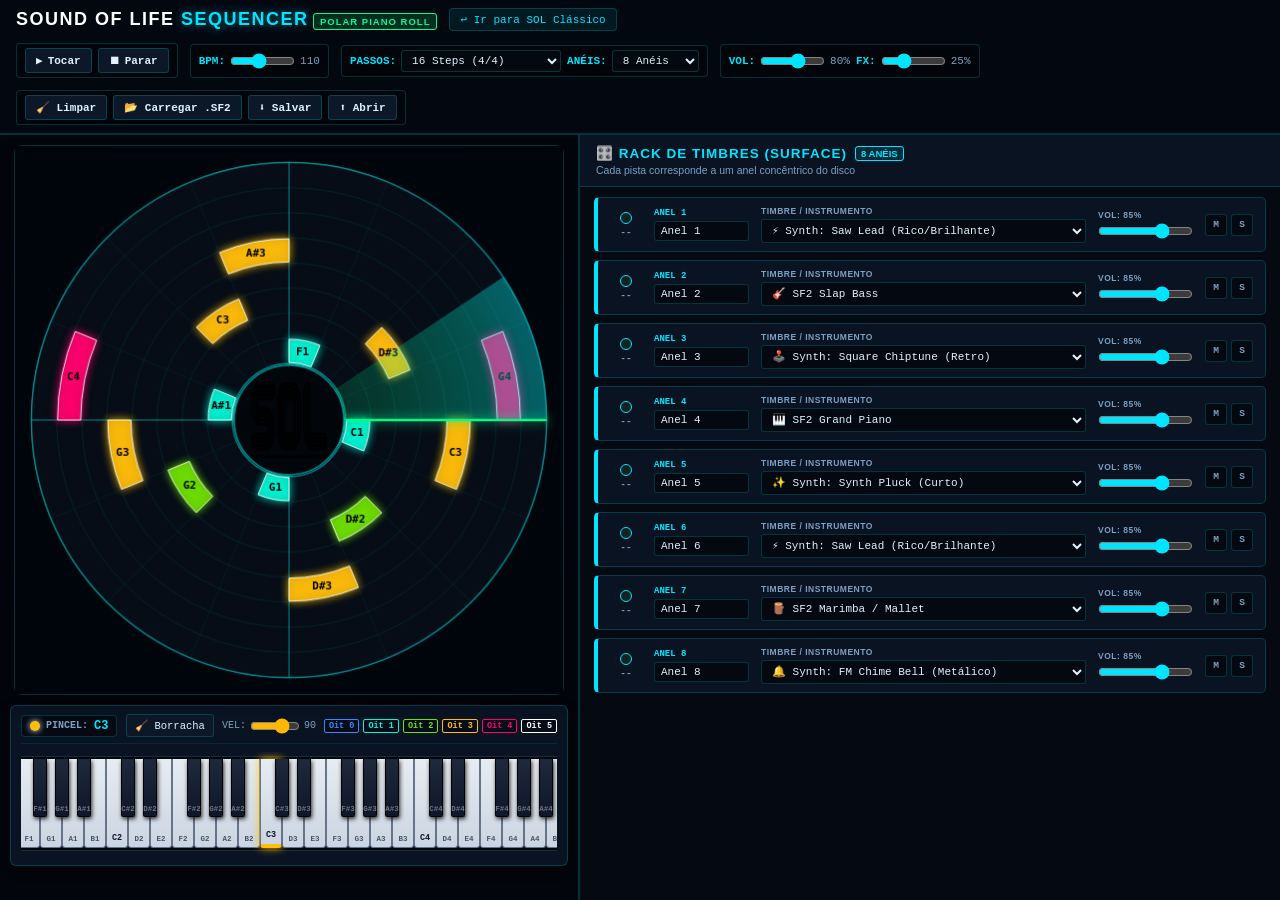
==== sequencer.html @ 8376fb39 "Inclusao do sequenciador Beta" ====
<!DOCTYPE html>
<html lang="pt-BR">
<head>
  <meta charset="UTF-8">
  <meta name="viewport" content="width=device-width, initial-scale=1.0">
  <title>Sound of Life (SOL) — Sequenciador Melódico Polar</title>
  <link rel="icon" type="image/png" href="public/assets/sol.png">
  <link rel="stylesheet" href="src/sequencer/style_sequencer.css">
</head>
<body class="seq-body">

  <!-- Header Superior & Barra de Transporte -->
  <header class="seq-header">
    <div class="seq-top-row">
      <div class="seq-brand-group">
        <div class="seq-brand">
          <h1>SOUND OF LIFE <span>SEQUENCER</span></h1>
          <span class="seq-badge">POLAR PIANO ROLL</span>
        </div>
        <a href="index.html" class="seq-nav-btn" title="Voltar para a versão original do SOL com autômato celular e Game of Life">
          ↩️ Ir para SOL Clássico
        </a>
      </div>

      <div class="seq-transport-bar">
        <!-- Play / Stop -->
        <div class="seq-transport-group">
          <button type="button" class="btn-seq btn-play" id="btnPlay" title="Tocar / Pausar (Espaço)">
            <span class="btn-icon">▶</span> <span>Tocar</span>
          </button>
          <button type="button" class="btn-seq btn-stop" id="btnStop" title="Parar e voltar ao início (Esc)">
            <span class="btn-icon">⏹</span> <span>Parar</span>
          </button>
        </div>

        <!-- Andamento (BPM) -->
        <div class="seq-transport-group">
          <div class="seq-control-item">
            <label for="bpmSlider">BPM:</label>
            <input type="range" id="bpmSlider" min="40" max="220" value="110">
            <span id="bpmDisplay">110</span>
          </div>
        </div>

        <!-- Resolução do Disco (Steps e Anéis) -->
        <div class="seq-transport-group">
          <div class="seq-control-item">
            <label for="selectSteps">PASSOS:</label>
            <select id="selectSteps" title="Número de fatias radiais / passos no compasso">
              <option value="8">8 Steps</option>
              <option value="12">12 Steps (Shuffle)</option>
              <option value="16" selected>16 Steps (4/4)</option>
              <option value="24">24 Steps (Ternário)</option>
              <option value="32">32 Steps</option>
              <option value="48">48 Steps</option>
            </select>
          </div>

          <div class="seq-control-item">
            <label for="selectRings">ANÉIS:</label>
            <select id="selectRings" title="Número de trilhas concêntricas / vozes do sequenciador">
              <option value="4">4 Anéis</option>
              <option value="6">6 Anéis</option>
              <option value="8" selected>8 Anéis</option>
              <option value="12">12 Anéis</option>
              <option value="16">16 Anéis</option>
            </select>
          </div>
        </div>

        <!-- Master Vol & FX -->
        <div class="seq-transport-group">
          <div class="seq-control-item">
            <label for="masterVolSlider">VOL:</label>
            <input type="range" id="masterVolSlider" min="0" max="1.2" step="0.05" value="0.8">
            <span id="masterVolDisplay">80%</span>
          </div>
          <div class="seq-control-item">
            <label for="masterFxSlider">FX:</label>
            <input type="range" id="masterFxSlider" min="0" max="1" step="0.01" value="0.25">
            <span id="masterFxDisplay">25%</span>
          </div>
        </div>

        <!-- Ações Globais: Limpar, SF2, Salvar/Carregar -->
        <div class="seq-transport-group">
          <button type="button" class="btn-seq" id="btnClearAll" title="Limpar todas as células do disco">
            🧹 Limpar
          </button>
          <button type="button" class="btn-seq" id="btnLoadSf2" title="Carregar arquivo SoundFont (.sf2) do seu computador">
            📂 Carregar .SF2
          </button>
          <button type="button" class="btn-seq" id="btnExport" title="Exportar projeto polar (.solseq.json)">
            ⬇️ Salvar
          </button>
          <button type="button" class="btn-seq" id="btnImport" title="Carregar projeto polar (.solseq.json)">
            ⬆️ Abrir
          </button>
        </div>
      </div>
    </div>
  </header>

  <!-- Inputs Ocultos de Arquivo -->
  <input type="file" id="fileInputSf2" accept=".sf2" style="display: none;">
  <input type="file" id="fileInputSeq" accept=".json,.solseq.json" style="display: none;">

  <!-- Corpo Principal: Duas Colunas -->
  <main class="seq-main">
    <!-- Coluna Esquerda: Disco Polar + Piano Palette -->
    <section class="seq-stage-column">
      <div class="seq-radar-box" id="radarContainer"></div>
      <div class="seq-palette-box" id="paletteContainer"></div>
    </section>

    <!-- Coluna Direita: Musical Surface (Rack de Timbres dos Anéis) -->
    <section class="seq-surface-column" id="surfaceContainer"></section>
  </main>

  <script type="module" src="src/sequencer/mainSequencer.js"></script>
</body>
</html>
---- src/sequencer/style_sequencer.css ----
/**
 * style_sequencer.css
 * Estilos modernos Cyberpunk / Dark Studio para o SOL Sequenciador Polar e Piano Palette.
 */

:root {
  --bg-dark: #050a12;
  --bg-panel: #091322;
  --bg-panel-hover: #0d1c32;
  --bg-input: #040810;
  --border-dim: rgba(0, 255, 255, 0.18);
  --border-cyan: #00e5ff;
  --color-cyan: #00e5ff;
  --color-green: #00ff88;
  --color-amber: #ffb703;
  --color-magenta: #ff007f;
  --color-red: #ff4d4d;
  --text-main: #e0f2fe;
  --text-dim: #7da0c2;
  --font-mono: 'Consolas', 'Courier New', monospace;
}

* {
  box-sizing: border-box;
  margin: 0;
  padding: 0;
  user-select: none;
}

body.seq-body {
  background: var(--bg-dark);
  color: var(--text-main);
  font-family: -apple-system, BlinkMacSystemFont, "Segoe UI", Roboto, sans-serif;
  min-height: 100vh;
  display: flex;
  flex-direction: column;
  overflow-x: hidden;
}

/* Header & Top Bar */
.seq-header {
  background: #030810;
  border-bottom: 2px solid var(--border-dim);
  padding: 8px 16px;
  display: flex;
  flex-direction: column;
  gap: 8px;
  z-index: 100;
}

.seq-top-row {
  display: flex;
  align-items: center;
  justify-content: space-between;
  flex-wrap: wrap;
  gap: 12px;
}

.seq-brand-group {
  display: flex;
  align-items: center;
  gap: 12px;
}

.seq-brand h1 {
  font-size: 18px;
  letter-spacing: 1.5px;
  color: #fff;
  font-weight: 900;
  display: inline-block;
}

.seq-brand h1 span {
  color: var(--color-cyan);
  text-shadow: 0 0 10px rgba(0, 229, 255, 0.5);
}

.seq-badge {
  background: rgba(0, 255, 136, 0.15);
  border: 1px solid var(--color-green);
  color: var(--color-green);
  font-size: 9.5px;
  font-weight: bold;
  padding: 2px 6px;
  border-radius: 3px;
  letter-spacing: 1px;
}

.seq-nav-btn {
  background: rgba(0, 229, 255, 0.08);
  border: 1px solid var(--border-dim);
  color: var(--color-cyan);
  font-family: var(--font-mono);
  font-size: 11px;
  padding: 4px 10px;
  border-radius: 4px;
  text-decoration: none;
  transition: all 0.15s ease;
}

.seq-nav-btn:hover {
  background: rgba(0, 229, 255, 0.2);
  border-color: var(--color-cyan);
  box-shadow: 0 0 8px rgba(0, 229, 255, 0.4);
}

/* Transport Bar */
.seq-transport-bar {
  display: flex;
  align-items: center;
  gap: 12px;
  flex-wrap: wrap;
}

.seq-transport-group {
  display: flex;
  align-items: center;
  gap: 6px;
  background: rgba(0, 0, 0, 0.4);
  padding: 4px 8px;
  border-radius: 4px;
  border: 1px solid var(--border-dim);
}

.btn-seq {
  background: #0c1828;
  border: 1px solid var(--border-dim);
  color: var(--text-main);
  font-family: var(--font-mono);
  font-size: 11px;
  font-weight: bold;
  padding: 5px 10px;
  border-radius: 3px;
  cursor: pointer;
  display: flex;
  align-items: center;
  gap: 5px;
  transition: all 0.15s ease;
}

.btn-seq:hover {
  background: #14243b;
  border-color: var(--border-cyan);
  box-shadow: 0 0 6px rgba(0, 229, 255, 0.3);
}

.btn-seq.btn-play.active {
  background: var(--color-green);
  color: #000;
  border-color: var(--color-green);
  box-shadow: 0 0 10px rgba(0, 255, 136, 0.6);
}

.btn-seq.btn-stop:hover {
  border-color: var(--color-red);
  color: var(--color-red);
}

.seq-control-item {
  display: flex;
  align-items: center;
  gap: 5px;
  font-size: 11px;
  font-family: var(--font-mono);
  color: var(--text-dim);
}

.seq-control-item label {
  font-weight: bold;
  color: var(--color-cyan);
}

.seq-control-item select, .seq-control-item input[type="range"] {
  background: var(--bg-input);
  color: var(--text-main);
  border: 1px solid var(--border-dim);
  font-family: var(--font-mono);
  font-size: 11px;
  padding: 3px 6px;
  border-radius: 3px;
  outline: none;
}

.seq-control-item select:focus {
  border-color: var(--border-cyan);
}

.seq-control-item input[type="range"] {
  width: 65px;
  accent-color: var(--color-cyan);
}

/* Main Layout */
.seq-main {
  flex: 1;
  display: grid;
  grid-template-columns: 580px 1fr;
  height: calc(100vh - 65px);
  overflow: hidden;
}

@media (max-width: 1024px) {
  .seq-main {
    grid-template-columns: 1fr;
    height: auto;
    overflow-y: auto;
  }
}

/* Left Column: Disco + Piano */
.seq-stage-column {
  display: flex;
  flex-direction: column;
  background: #02060c;
  border-right: 2px solid var(--border-dim);
  padding: 10px;
  gap: 10px;
  overflow-y: auto;
}

.seq-radar-box {
  width: 100%;
  aspect-ratio: 1 / 1;
  max-width: 550px;
  margin: 0 auto;
  display: flex;
  align-items: center;
  justify-content: center;
  background: radial-gradient(circle, #081220 0%, #020509 100%);
  border: 1px solid var(--border-dim);
  border-radius: 8px;
  box-shadow: inset 0 0 30px rgba(0, 0, 0, 0.8), 0 4px 15px rgba(0, 0, 0, 0.5);
  position: relative;
}

.sol-sequencer-canvas {
  cursor: crosshair;
  touch-action: none;
  max-width: 100%;
  max-height: 100%;
  display: block;
}

/* Piano Palette Section */
.piano-palette-wrapper {
  background: var(--bg-panel);
  border: 1px solid var(--border-dim);
  border-radius: 6px;
  padding: 8px 10px;
  display: flex;
  flex-direction: column;
  gap: 8px;
  box-shadow: 0 4px 12px rgba(0, 0, 0, 0.4);
}

.palette-toolbar {
  display: flex;
  align-items: center;
  justify-content: space-between;
  flex-wrap: wrap;
  gap: 8px;
  border-bottom: 1px solid rgba(0, 229, 255, 0.1);
  padding-bottom: 6px;
}

.brush-indicator {
  display: flex;
  align-items: center;
  gap: 6px;
  background: #040912;
  border: 1px solid var(--border-dim);
  padding: 3px 8px;
  border-radius: 4px;
}

.brush-dot {
  width: 10px;
  height: 10px;
  border-radius: 50%;
  box-shadow: 0 0 6px currentColor;
}

.brush-label {
  font-size: 10px;
  font-weight: bold;
  color: var(--text-dim);
  font-family: var(--font-mono);
}

.brush-note {
  font-size: 12px;
  font-weight: 900;
  color: var(--color-cyan);
  font-family: var(--font-mono);
}

.palette-tools {
  display: flex;
  align-items: center;
  gap: 8px;
  flex-wrap: wrap;
}

.btn-palette-tool {
  background: #0c1828;
  border: 1px solid var(--border-dim);
  color: var(--text-main);
  font-family: var(--font-mono);
  font-size: 10.5px;
  padding: 4px 8px;
  border-radius: 3px;
  cursor: pointer;
  transition: all 0.1s ease;
}

.btn-palette-tool:hover {
  border-color: var(--border-cyan);
}

.btn-palette-tool.active {
  background: var(--color-red);
  color: #fff;
  border-color: var(--color-red);
  box-shadow: 0 0 8px rgba(255, 77, 77, 0.5);
}

.palette-vel-group {
  display: flex;
  align-items: center;
  gap: 4px;
  font-size: 10px;
  font-family: var(--font-mono);
  color: var(--text-dim);
}

.palette-vel-group input[type="range"] {
  width: 50px;
  accent-color: var(--color-amber);
}

.palette-octave-legend {
  display: flex;
  gap: 4px;
}

.oct-tag {
  font-size: 8.5px;
  font-family: var(--font-mono);
  font-weight: bold;
  color: var(--c);
  border: 1px solid var(--c);
  padding: 1px 4px;
  border-radius: 2px;
  background: rgba(0, 0, 0, 0.3);
}

/* Teclado do Piano (Scrollável de 61 teclas) */
.piano-keyboard-scroll {
  width: 100%;
  overflow-x: auto;
  overflow-y: hidden;
  padding: 4px 0 6px 0;
  scrollbar-width: thin;
  scrollbar-color: var(--border-cyan) #040810;
}

.piano-keyboard-scroll::-webkit-scrollbar {
  height: 6px;
}
.piano-keyboard-scroll::-webkit-scrollbar-track {
  background: #040810;
}
.piano-keyboard-scroll::-webkit-scrollbar-thumb {
  background: var(--border-cyan);
  border-radius: 3px;
}

.piano-keyboard {
  display: flex;
  position: relative;
  height: 95px;
  width: max-content;
  background: #03060a;
  padding: 2px;
  border: 1px solid #1a2c40;
  border-radius: 4px;
}

.piano-key {
  position: relative;
  cursor: pointer;
  border-radius: 0 0 3px 3px;
  transition: all 0.05s ease;
  user-select: none;
}

.white-key {
  width: 22px;
  height: 100%;
  background: linear-gradient(180deg, #e6ecf2 0%, #cbd5e1 100%);
  border: 1px solid #64748b;
  border-top: none;
  z-index: 1;
  display: flex;
  align-items: flex-end;
  justify-content: center;
  padding-bottom: 4px;
}

.white-key:hover {
  background: #fff;
}

.white-key:active, .white-key.is-firing {
  background: var(--oct-color) !important;
  box-shadow: 0 0 10px var(--oct-color);
  transform: translateY(1.5px);
}

.white-key.is-brush-active {
  border-bottom: 4px solid var(--oct-color);
  box-shadow: 0 0 8px var(--oct-color);
}

.black-key {
  width: 14px;
  height: 58px;
  background: linear-gradient(180deg, #1e293b 0%, #0f172a 100%);
  border: 1px solid #000;
  border-top: none;
  margin-left: -7px;
  margin-right: -7px;
  z-index: 2;
  border-radius: 0 0 2px 2px;
  box-shadow: 1px 2px 4px rgba(0,0,0,0.8);
  display: flex;
  align-items: flex-end;
  justify-content: center;
  padding-bottom: 3px;
}

.black-key:hover {
  background: #334155;
}

.black-key:active, .black-key.is-firing {
  background: var(--oct-color) !important;
  box-shadow: 0 0 10px var(--oct-color);
}

.black-key.is-brush-active {
  border-bottom: 3px solid var(--oct-color);
  box-shadow: 0 0 8px var(--oct-color);
}

.key-name {
  font-size: 7.5px;
  font-family: var(--font-mono);
  font-weight: bold;
  pointer-events: none;
  color: #475569;
}

.white-key .key-name.key-root-name {
  color: #0f172a;
  font-size: 8.5px;
  font-weight: 900;
}

.black-key .key-name {
  color: rgba(255, 255, 255, 0.4);
}

/* Right Column: Musical Surface */
.seq-surface-panel {
  display: flex;
  flex-direction: column;
  background: var(--bg-dark);
  height: 100%;
  overflow: hidden;
}

.seq-surface-header {
  background: var(--bg-panel);
  border-bottom: 1px solid var(--border-dim);
  padding: 10px 16px;
  display: flex;
  flex-direction: column;
  gap: 3px;
}

.seq-surface-title {
  display: flex;
  align-items: center;
  gap: 8px;
}

.seq-surface-title h3 {
  font-size: 13.5px;
  color: var(--color-cyan);
  letter-spacing: 1px;
}

.seq-surface-badge {
  background: rgba(0, 229, 255, 0.1);
  border: 1px solid var(--border-cyan);
  color: var(--color-cyan);
  font-size: 9.5px;
  font-weight: bold;
  padding: 1px 5px;
  border-radius: 3px;
}

.seq-surface-info {
  font-size: 10.5px;
  color: var(--text-dim);
}

.seq-tracks-list {
  flex: 1;
  overflow-y: auto;
  padding: 10px 14px;
  display: flex;
  flex-direction: column;
  gap: 8px;
}

.seq-track-card {
  background: var(--bg-panel);
  border: 1px solid var(--border-dim);
  border-left: 4px solid var(--color-cyan);
  border-radius: 5px;
  padding: 8px 12px;
  display: flex;
  align-items: center;
  gap: 12px;
  transition: all 0.15s ease;
}

.seq-track-card:hover {
  background: var(--bg-panel-hover);
  border-color: rgba(0, 229, 255, 0.4);
}

.seq-track-card.is-muted {
  opacity: 0.45;
  border-left-color: var(--text-dim);
}

.seq-track-card.is-solo {
  border-left-color: var(--color-amber);
  box-shadow: 0 0 10px rgba(255, 183, 3, 0.25);
}

.seq-track-led-col {
  display: flex;
  flex-direction: column;
  align-items: center;
  gap: 3px;
  min-width: 32px;
}

.seq-track-led {
  width: 12px;
  height: 12px;
  border-radius: 50%;
  background: #112222;
  border: 1.5px solid var(--border-cyan);
  transition: all 0.05s ease;
}

.seq-track-led.active {
  background: var(--color-green);
  box-shadow: 0 0 8px var(--color-green), 0 0 14px var(--color-green);
}

.seq-track-note {
  font-size: 9.5px;
  font-weight: bold;
  font-family: var(--font-mono);
  color: var(--text-dim);
}

.seq-track-note.active {
  color: var(--color-green);
  text-shadow: 0 0 4px var(--color-green);
}

.seq-track-info-col {
  display: flex;
  flex-direction: column;
  gap: 3px;
  width: 95px;
}

.seq-ring-tag {
  font-size: 9px;
  font-weight: bold;
  color: var(--color-cyan);
  font-family: var(--font-mono);
}

.seq-track-name-input {
  background: var(--bg-input);
  color: var(--text-main);
  border: 1px solid var(--border-dim);
  padding: 3px 6px;
  font-size: 11px;
  font-family: var(--font-mono);
  border-radius: 3px;
  outline: none;
  width: 100%;
}

.seq-track-source-col {
  display: flex;
  flex-direction: column;
  gap: 3px;
  flex: 1.2;
}

.seq-col-label {
  font-size: 8.5px;
  font-weight: bold;
  color: var(--text-dim);
  letter-spacing: 0.5px;
}

.seq-source-select {
  width: 100%;
  background: var(--bg-input);
  color: var(--text-main);
  border: 1px solid var(--border-dim);
  font-family: var(--font-mono);
  font-size: 11px;
  padding: 4px 6px;
  border-radius: 3px;
}

.seq-track-vol-col {
  display: flex;
  flex-direction: column;
  gap: 3px;
  width: 95px;
}

.seq-vol-slider {
  width: 100%;
  accent-color: var(--color-cyan);
}

.seq-track-mix-col {
  display: flex;
  gap: 4px;
}

.btn-toggle {
  width: 22px;
  height: 22px;
  background: var(--bg-input);
  border: 1px solid var(--border-dim);
  color: var(--text-dim);
  font-family: var(--font-mono);
  font-size: 9.5px;
  font-weight: bold;
  border-radius: 3px;
  cursor: pointer;
}

.btn-mute.active {
  background: var(--color-red);
  color: #fff;
  border-color: var(--color-red);
}

.btn-solo.active {
  background: var(--color-amber);
  color: #000;
  border-color: var(--color-amber);
}
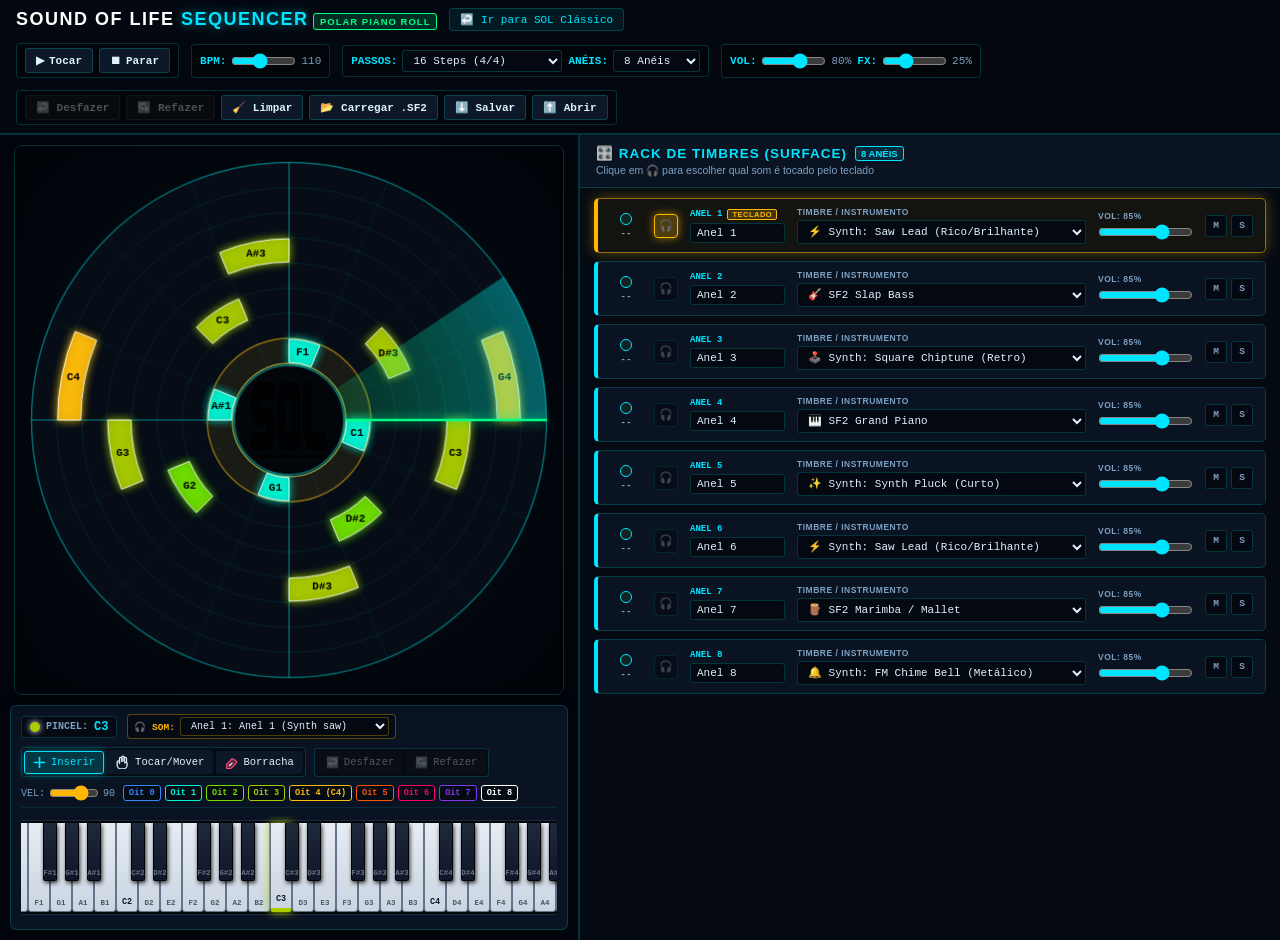
==== commit adcea3bf: "Sequenciador - UNDO/REDO Pintar/Mover/Borracha" ====
--- a/sequencer.html
+++ b/sequencer.html
@@ -82,8 +82,14 @@
           </div>
         </div>
 
-        <!-- Ações Globais: Limpar, SF2, Salvar/Carregar -->
+        <!-- Ações Globais: Histórico, Limpar, SF2, Salvar/Carregar -->
         <div class="seq-transport-group">
+          <button type="button" class="btn-seq btn-history" id="btnTopUndo" title="Desfazer última alteração (Ctrl+Z)" disabled>
+            ↩️ Desfazer
+          </button>
+          <button type="button" class="btn-seq btn-history" id="btnTopRedo" title="Refazer alteração (Ctrl+Y ou Ctrl+Shift+Z)" disabled>
+            ↪️ Refazer
+          </button>
           <button type="button" class="btn-seq" id="btnClearAll" title="Limpar todas as células do disco">
             🧹 Limpar
           </button>
--- a/src/sequencer/style_sequencer.css
+++ b/src/sequencer/style_sequencer.css
@@ -234,11 +234,26 @@
 }
 
 .sol-sequencer-canvas {
-  cursor: crosshair;
   touch-action: none;
   max-width: 100%;
   max-height: 100%;
   display: block;
+}
+
+.sol-sequencer-canvas.tool-insert {
+  cursor: crosshair;
+}
+
+.sol-sequencer-canvas.tool-move {
+  cursor: grab;
+}
+
+.sol-sequencer-canvas.tool-move.is-dragging {
+  cursor: grabbing;
+}
+
+.sol-sequencer-canvas.tool-erase {
+  cursor: url("data:image/svg+xml,%3Csvg xmlns='http://www.w3.org/2000/svg' width='24' height='24' viewBox='0 0 24 24'%3E%3Cpath fill='%23ff4d79' stroke='%23ffffff' stroke-width='1.5' stroke-linejoin='round' d='M16.24 3.56l4.95 4.95a2 2 0 0 1 0 2.83L11.5 21H3v-8.5l9.69-9.69a2 2 0 0 1 2.83 0z'/%3E%3Cpath fill='%23ffffff' opacity='0.5' d='M9.5 9l5.5 5.5'/%3E%3Cpath fill='%2300e5ff' d='M3 21h8.5l-3.5-3.5H3z'/%3E%3C/svg%3E") 4 20, cell, crosshair;
 }
 
 /* Piano Palette Section */
@@ -263,6 +278,47 @@
   padding-bottom: 6px;
 }
 
+.palette-top-controls {
+  display: flex;
+  align-items: center;
+  gap: 10px;
+  flex-wrap: wrap;
+}
+
+.palette-track-ref {
+  display: flex;
+  align-items: center;
+  gap: 5px;
+  background: rgba(0, 0, 0, 0.4);
+  border: 1px solid rgba(255, 183, 3, 0.35);
+  padding: 2px 6px;
+  border-radius: 4px;
+}
+
+.track-ref-label {
+  font-size: 9.5px;
+  font-weight: 900;
+  color: var(--color-amber);
+  font-family: var(--font-mono);
+}
+
+.palette-track-dropdown {
+  background: var(--bg-input);
+  color: var(--text-main);
+  border: 1px solid rgba(255, 183, 3, 0.3);
+  font-family: var(--font-mono);
+  font-size: 10px;
+  padding: 2px 6px;
+  border-radius: 3px;
+  outline: none;
+  cursor: pointer;
+}
+
+.palette-track-dropdown:focus {
+  border-color: var(--color-amber);
+  box-shadow: 0 0 6px rgba(255, 183, 3, 0.4);
+}
+
 .brush-indicator {
   display: flex;
   align-items: center;
@@ -301,27 +357,81 @@
   flex-wrap: wrap;
 }
 
+.seq-toolset, .seq-history-group {
+  display: inline-flex;
+  align-items: center;
+  background: rgba(0, 0, 0, 0.4);
+  border: 1px solid var(--border-dim);
+  border-radius: 4px;
+  padding: 2px;
+  gap: 3px;
+}
+
 .btn-palette-tool {
   background: #0c1828;
-  border: 1px solid var(--border-dim);
+  border: 1px solid transparent;
   color: var(--text-main);
   font-family: var(--font-mono);
   font-size: 10.5px;
   padding: 4px 8px;
   border-radius: 3px;
   cursor: pointer;
-  transition: all 0.1s ease;
-}
-
-.btn-palette-tool:hover {
+  display: inline-flex;
+  align-items: center;
+  gap: 5px;
+  transition: all 0.12s ease;
+}
+
+.btn-palette-tool .tool-icon {
+  display: inline-flex;
+  align-items: center;
+  justify-content: center;
+}
+
+.btn-palette-tool:hover:not(:disabled) {
+  background: #13243a;
   border-color: var(--border-cyan);
 }
 
-.btn-palette-tool.active {
-  background: var(--color-red);
-  color: #fff;
-  border-color: var(--color-red);
-  box-shadow: 0 0 8px rgba(255, 77, 77, 0.5);
+/* Inserir Ativo (Ciano) */
+#btnToolInsert.active {
+  background: rgba(0, 229, 255, 0.2);
+  color: var(--color-cyan);
+  border-color: var(--color-cyan);
+  box-shadow: 0 0 8px rgba(0, 229, 255, 0.4);
+}
+
+/* Tocar/Mover Ativo (Verde Esmeralda) */
+#btnToolMove.active {
+  background: rgba(0, 255, 136, 0.2);
+  color: var(--color-green);
+  border-color: var(--color-green);
+  box-shadow: 0 0 8px rgba(0, 255, 136, 0.4);
+}
+
+/* Borracha Ativa (Rosa / Vermelho) */
+#btnToolErase.active {
+  background: rgba(255, 77, 121, 0.25);
+  color: #ff4d79;
+  border-color: #ff4d79;
+  box-shadow: 0 0 8px rgba(255, 77, 121, 0.45);
+}
+
+/* Botões Desfazer / Refazer */
+.btn-undo:hover:not(:disabled), .btn-redo:hover:not(:disabled) {
+  border-color: var(--color-amber);
+  color: var(--color-amber);
+}
+
+/* Estados Desabilitados de Histórico */
+.btn-palette-tool:disabled,
+.btn-palette-tool.disabled,
+.btn-seq:disabled,
+.btn-seq.disabled {
+  opacity: 0.32;
+  cursor: not-allowed;
+  pointer-events: none;
+  filter: grayscale(0.8);
 }
 
 .palette-vel-group {
@@ -349,12 +459,21 @@
   font-weight: bold;
   color: var(--c);
   border: 1px solid var(--c);
-  padding: 1px 4px;
-  border-radius: 2px;
-  background: rgba(0, 0, 0, 0.3);
-}
-
-/* Teclado do Piano (Scrollável de 61 teclas) */
+  padding: 2px 5px;
+  border-radius: 3px;
+  background: rgba(0, 0, 0, 0.4);
+  cursor: pointer;
+  transition: all 0.12s ease;
+}
+
+.oct-tag:hover {
+  background: var(--c);
+  color: #000;
+  box-shadow: 0 0 6px var(--c);
+  transform: translateY(-1px);
+}
+
+/* Teclado do Piano (Scrollável de 88 teclas) */
 .piano-keyboard-scroll {
   width: 100%;
   overflow-x: auto;
@@ -552,6 +671,63 @@
   box-shadow: 0 0 10px rgba(255, 183, 3, 0.25);
 }
 
+.seq-track-card.is-active-target {
+  border-left-color: var(--color-amber) !important;
+  border-color: rgba(255, 183, 3, 0.55);
+  background: rgba(255, 183, 3, 0.06);
+  box-shadow: 0 0 14px rgba(255, 183, 3, 0.35);
+}
+
+.seq-track-focus-col {
+  display: flex;
+  align-items: center;
+}
+
+.btn-focus-track {
+  width: 24px;
+  height: 24px;
+  background: var(--bg-input);
+  border: 1px solid var(--border-dim);
+  border-radius: 4px;
+  cursor: pointer;
+  font-size: 11px;
+  display: flex;
+  align-items: center;
+  justify-content: center;
+  transition: all 0.15s ease;
+  opacity: 0.55;
+}
+
+.btn-focus-track:hover {
+  opacity: 1;
+  border-color: var(--color-amber);
+  background: rgba(255, 183, 3, 0.1);
+}
+
+.btn-focus-track.active {
+  opacity: 1;
+  background: rgba(255, 183, 3, 0.25);
+  border-color: var(--color-amber);
+  box-shadow: 0 0 8px rgba(255, 183, 3, 0.6);
+}
+
+.seq-ring-header {
+  display: flex;
+  align-items: center;
+  gap: 5px;
+}
+
+.seq-target-badge {
+  background: rgba(255, 183, 3, 0.2);
+  border: 1px solid var(--color-amber);
+  color: var(--color-amber);
+  font-size: 7.5px;
+  font-weight: 900;
+  padding: 0 4px;
+  border-radius: 2px;
+  letter-spacing: 0.5px;
+}
+
 .seq-track-led-col {
   display: flex;
   flex-direction: column;
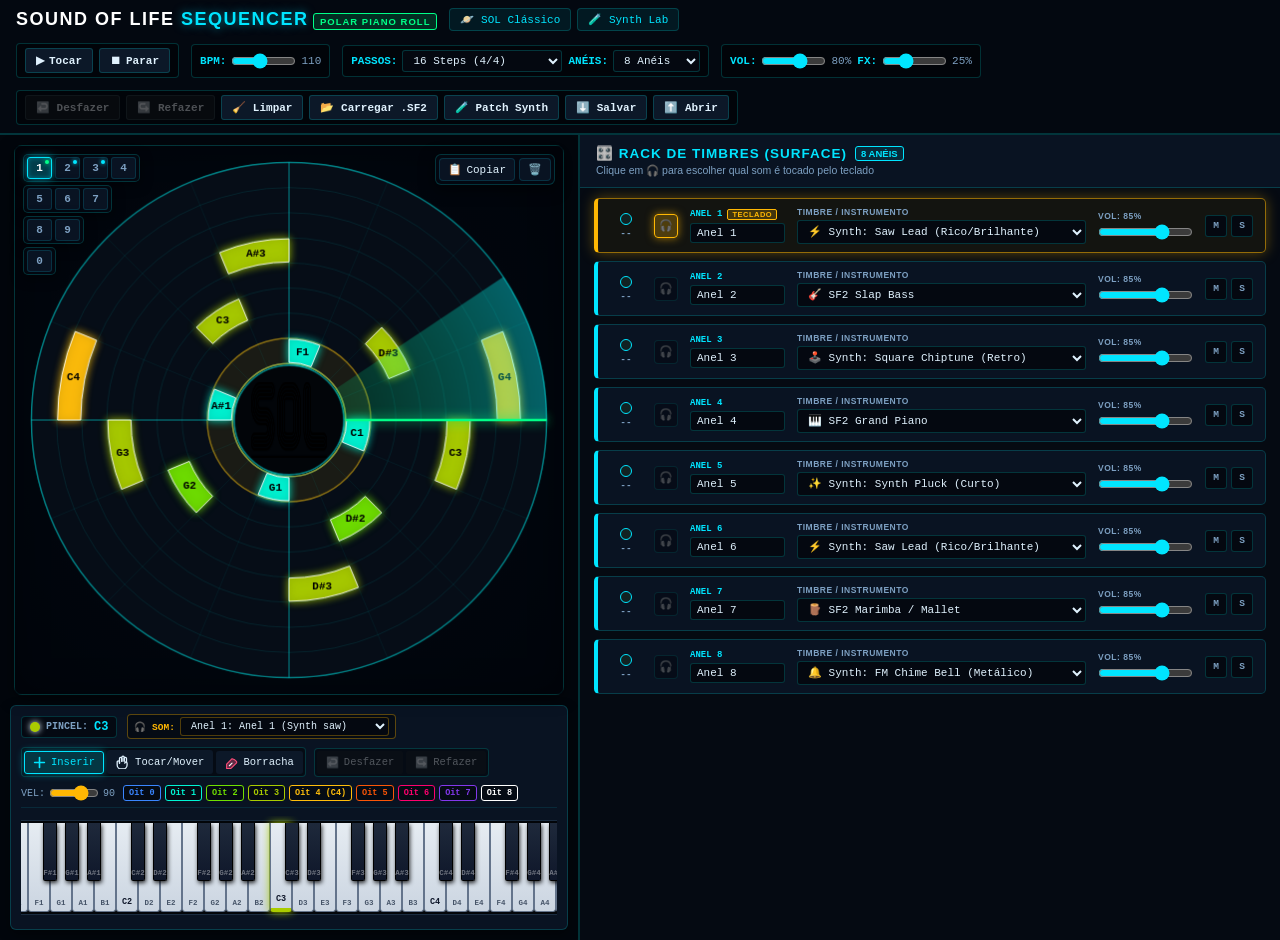
==== commit f25927ac: "SOL SynthLab V1" ====
--- a/sequencer.html
+++ b/sequencer.html
@@ -17,9 +17,14 @@
           <h1>SOUND OF LIFE <span>SEQUENCER</span></h1>
           <span class="seq-badge">POLAR PIANO ROLL</span>
         </div>
-        <a href="index.html" class="seq-nav-btn" title="Voltar para a versão original do SOL com autômato celular e Game of Life">
-          ↩️ Ir para SOL Clássico
-        </a>
+        <div class="seq-nav-group" style="display: flex; gap: 6px;">
+          <a href="index.html" class="seq-nav-btn" title="Voltar para a versão original do SOL com autômato celular e Game of Life">
+            🪐 SOL Clássico
+          </a>
+          <a href="synth.html" class="seq-nav-btn" title="Ir para o Laboratório Modular de Síntese Sonora (SOL Synth Lab)">
+            🧪 Synth Lab
+          </a>
+        </div>
       </div>
 
       <div class="seq-transport-bar">
@@ -96,6 +101,9 @@
           <button type="button" class="btn-seq" id="btnLoadSf2" title="Carregar arquivo SoundFont (.sf2) do seu computador">
             📂 Carregar .SF2
           </button>
+          <button type="button" class="btn-seq" id="btnLoadSynth" title="Carregar patch do Synth Lab (.solsynth.json)">
+            🧪 Patch Synth
+          </button>
           <button type="button" class="btn-seq" id="btnExport" title="Exportar projeto polar (.solseq.json)">
             ⬇️ Salvar
           </button>
@@ -109,6 +117,7 @@
 
   <!-- Inputs Ocultos de Arquivo -->
   <input type="file" id="fileInputSf2" accept=".sf2" style="display: none;">
+  <input type="file" id="fileInputSynth" accept=".json,.solsynth.json" style="display: none;">
   <input type="file" id="fileInputSeq" accept=".json,.solseq.json" style="display: none;">
 
   <!-- Corpo Principal: Duas Colunas -->
--- a/src/sequencer/style_sequencer.css
+++ b/src/sequencer/style_sequencer.css
@@ -256,6 +256,206 @@
   cursor: url("data:image/svg+xml,%3Csvg xmlns='http://www.w3.org/2000/svg' width='24' height='24' viewBox='0 0 24 24'%3E%3Cpath fill='%23ff4d79' stroke='%23ffffff' stroke-width='1.5' stroke-linejoin='round' d='M16.24 3.56l4.95 4.95a2 2 0 0 1 0 2.83L11.5 21H3v-8.5l9.69-9.69a2 2 0 0 1 2.83 0z'/%3E%3Cpath fill='%23ffffff' opacity='0.5' d='M9.5 9l5.5 5.5'/%3E%3Cpath fill='%2300e5ff' d='M3 21h8.5l-3.5-3.5H3z'/%3E%3C/svg%3E") 4 20, cell, crosshair;
 }
 
+/* Barra Superior Flutuante de Slots de Patterns (1 a 9 e 0) */
+.seq-pattern-slots-bar {
+  position: absolute;
+  top: 8px;
+  left: 8px;
+  right: 8px;
+  display: flex;
+  align-items: flex-start;
+  justify-content: space-between;
+  pointer-events: none;
+  z-index: 15;
+}
+
+/* Cluster em Escada (Staircase) no Canto Superior Esquerdo */
+.pattern-staircase-cluster {
+  display: flex;
+  flex-direction: column;
+  gap: 3px;
+  pointer-events: auto;
+}
+
+.pattern-staircase-row {
+  display: inline-flex;
+  align-items: center;
+  gap: 3px;
+  background: rgba(4, 9, 18, 0.82);
+  backdrop-filter: blur(6px);
+  border: 1px solid var(--border-dim);
+  border-radius: 5px;
+  padding: 2px 3px;
+  box-shadow: 0 3px 12px rgba(0, 0, 0, 0.5);
+  width: fit-content;
+}
+
+.pattern-actions-group {
+  display: inline-flex;
+  align-items: center;
+  gap: 4px;
+  background: rgba(4, 9, 18, 0.85);
+  backdrop-filter: blur(6px);
+  border: 1px solid var(--border-dim);
+  border-radius: 6px;
+  padding: 3px;
+  box-shadow: 0 4px 15px rgba(0, 0, 0, 0.6);
+  pointer-events: auto;
+}
+
+.btn-pattern-tab {
+  background: #091322;
+  border: 1px solid rgba(0, 229, 255, 0.15);
+  color: var(--text-dim);
+  font-family: var(--font-mono);
+  font-size: 11px;
+  font-weight: 900;
+  width: 25px;
+  height: 22px;
+  padding: 0;
+  border-radius: 3px;
+  cursor: pointer;
+  display: inline-flex;
+  align-items: center;
+  justify-content: center;
+  transition: all 0.12s ease;
+  position: relative;
+}
+
+.btn-pattern-tab:hover {
+  background: #112238;
+  color: #fff;
+  border-color: var(--border-cyan);
+}
+
+.btn-pattern-tab.is-active {
+  background: rgba(0, 229, 255, 0.25);
+  color: #ffffff;
+  border-color: var(--color-cyan);
+  box-shadow: 0 0 8px rgba(0, 229, 255, 0.6), inset 0 0 5px rgba(0, 229, 255, 0.35);
+}
+
+/* Fila de Transição Quantizada (Pulsing Amber) */
+.btn-pattern-tab.is-queued {
+  background: rgba(255, 183, 3, 0.28) !important;
+  color: var(--color-amber) !important;
+  border-color: var(--color-amber) !important;
+  animation: pulse-queued 0.55s infinite alternate ease-in-out;
+}
+
+@keyframes pulse-queued {
+  0% {
+    box-shadow: 0 0 3px rgba(255, 183, 3, 0.3);
+    border-color: rgba(255, 183, 3, 0.5);
+  }
+  100% {
+    box-shadow: 0 0 12px rgba(255, 183, 3, 0.9);
+    border-color: #ffd166;
+  }
+}
+
+/* LED de Conteúdo Gravado no Canto Superior Direito da Tecla */
+.pattern-dot {
+  position: absolute;
+  top: 2px;
+  right: 2px;
+  width: 4px;
+  height: 4px;
+  border-radius: 50%;
+  background: transparent;
+  transition: all 0.12s ease;
+}
+
+.btn-pattern-tab.has-content .pattern-dot {
+  background: var(--color-cyan);
+  box-shadow: 0 0 4px var(--color-cyan);
+}
+
+.btn-pattern-tab.is-active.has-content .pattern-dot {
+  background: var(--color-green);
+  box-shadow: 0 0 5px var(--color-green);
+}
+
+/* Ações de Padrão (Copiar e Limpar) */
+.btn-pattern-action {
+  background: #091322;
+  border: 1px solid rgba(0, 229, 255, 0.15);
+  color: var(--text-main);
+  font-family: var(--font-mono);
+  font-size: 11px;
+  padding: 4px 8px;
+  border-radius: 4px;
+  cursor: pointer;
+  display: inline-flex;
+  align-items: center;
+  gap: 4px;
+  transition: all 0.12s ease;
+}
+
+.btn-pattern-action:hover {
+  background: #142844;
+  border-color: var(--border-cyan);
+}
+
+.pattern-copy-dropdown-wrapper {
+  position: relative;
+}
+
+.pattern-copy-menu {
+  position: absolute;
+  top: calc(100% + 6px);
+  right: 0;
+  background: #040914;
+  border: 1px solid var(--border-cyan);
+  border-radius: 6px;
+  padding: 8px;
+  box-shadow: 0 8px 24px rgba(0, 0, 0, 0.85);
+  min-width: 175px;
+  z-index: 50;
+}
+
+.copy-menu-title {
+  font-size: 9.5px;
+  font-family: var(--font-mono);
+  color: var(--text-dim);
+  margin-bottom: 6px;
+  text-transform: uppercase;
+  letter-spacing: 0.5px;
+}
+
+.copy-menu-grid {
+  display: grid;
+  grid-template-columns: repeat(5, 1fr);
+  gap: 3px;
+}
+
+.btn-copy-target {
+  background: #0d1b2e;
+  border: 1px solid var(--border-dim);
+  color: var(--text-main);
+  font-family: var(--font-mono);
+  font-size: 11px;
+  font-weight: bold;
+  padding: 5px 0;
+  border-radius: 3px;
+  cursor: pointer;
+  transition: all 0.1s ease;
+  text-align: center;
+}
+
+.btn-copy-target:hover:not(:disabled) {
+  background: var(--color-cyan);
+  color: #000;
+  border-color: var(--color-cyan);
+}
+
+.btn-copy-target:disabled,
+.btn-copy-target.is-current {
+  opacity: 0.28;
+  cursor: not-allowed;
+  border-color: transparent;
+}
+
 /* Piano Palette Section */
 .piano-palette-wrapper {
   background: var(--bg-panel);
